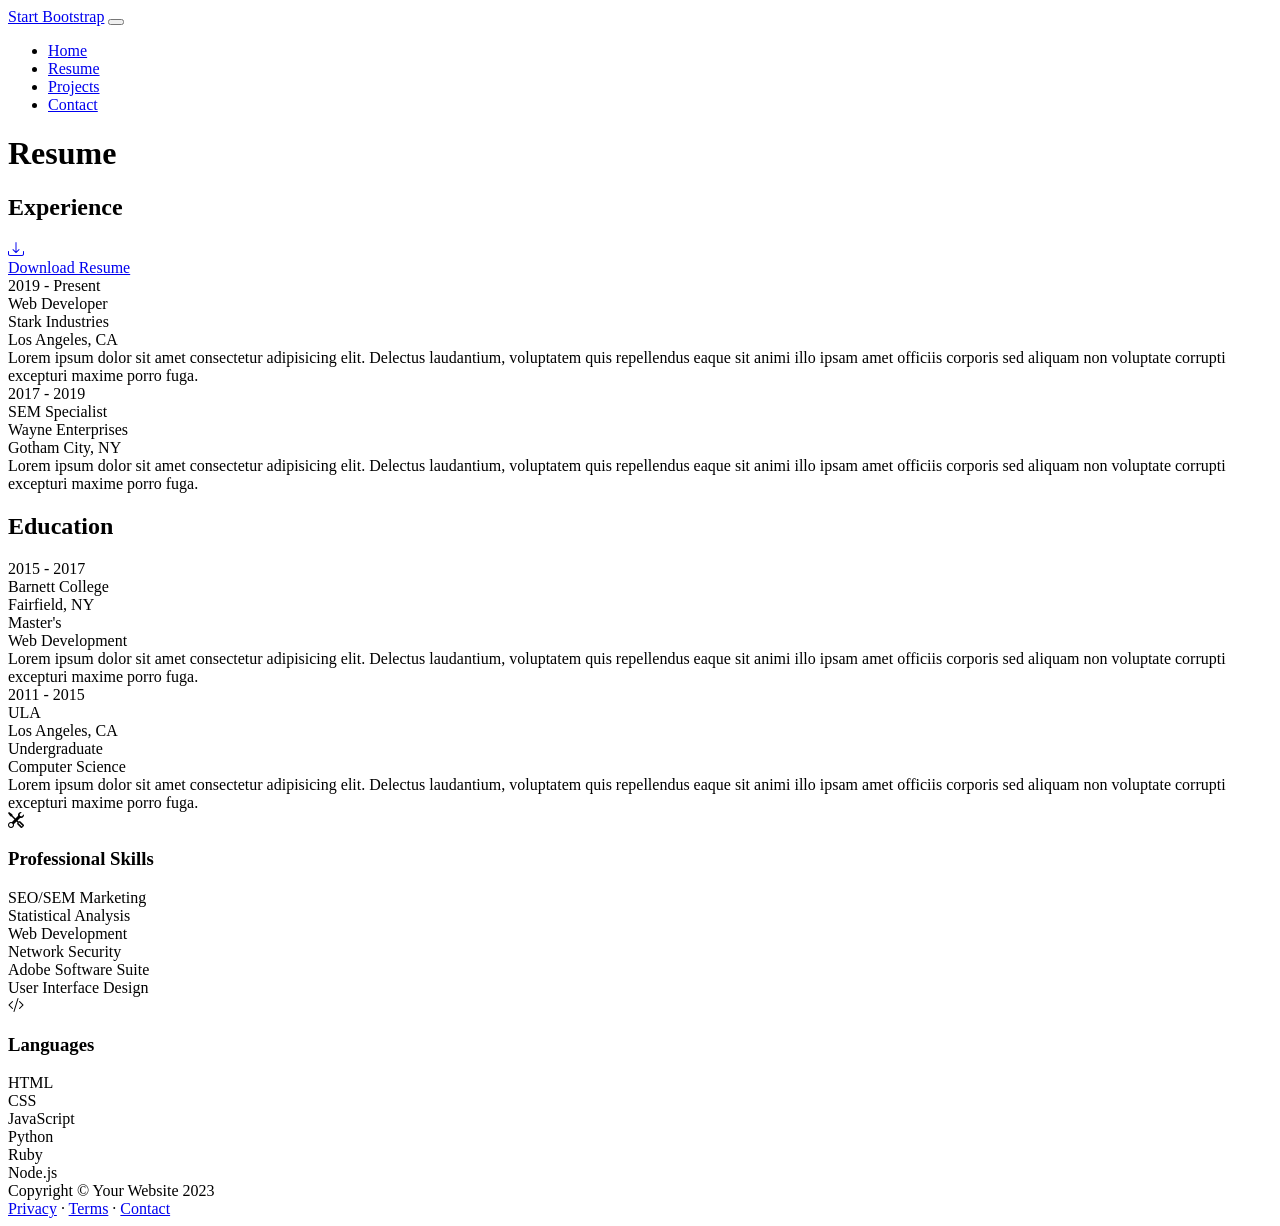
==== music.html @ 68d49f6f "Changed file names" ====
<!DOCTYPE html>
<html lang="en">
    <head>
        <meta charset="utf-8" />
        <meta name="viewport" content="width=device-width, initial-scale=1, shrink-to-fit=no" />
        <meta name="description" content="" />
        <meta name="author" content="" />
        <title>Personal - Start Bootstrap Template</title>
        <!-- Favicon-->
        <link rel="icon" type="image/x-icon" href="assets/favicon.ico" />
        <!-- Custom Google font-->
        <link rel="preconnect" href="https://fonts.googleapis.com" />
        <link rel="preconnect" href="https://fonts.gstatic.com" crossorigin />
        <link href="https://fonts.googleapis.com/css2?family=Plus+Jakarta+Sans:wght@100;200;300;400;500;600;700;800;900&amp;display=swap" rel="stylesheet" />
        <!-- Bootstrap icons-->
        <link href="https://cdn.jsdelivr.net/npm/bootstrap-icons@1.8.1/font/bootstrap-icons.css" rel="stylesheet" />
        <!-- Core theme CSS (includes Bootstrap)-->
        <link href="css/styles.css" rel="stylesheet" />
    </head>
    <body class="d-flex flex-column h-100 bg-light">
        <main class="flex-shrink-0">
            <!-- Navigation-->
            <nav class="navbar navbar-expand-lg navbar-light bg-white py-3">
                <div class="container px-5">
                    <a class="navbar-brand" href="index.html"><span class="fw-bolder text-primary">Start Bootstrap</span></a>
                    <button class="navbar-toggler" type="button" data-bs-toggle="collapse" data-bs-target="#navbarSupportedContent" aria-controls="navbarSupportedContent" aria-expanded="false" aria-label="Toggle navigation"><span class="navbar-toggler-icon"></span></button>
                    <div class="collapse navbar-collapse" id="navbarSupportedContent">
                        <ul class="navbar-nav ms-auto mb-2 mb-lg-0 small fw-bolder">
                            <li class="nav-item"><a class="nav-link" href="index.html">Home</a></li>
                            <li class="nav-item"><a class="nav-link" href="resume.html">Resume</a></li>
                            <li class="nav-item"><a class="nav-link" href="projects.html">Projects</a></li>
                            <li class="nav-item"><a class="nav-link" href="contact.html">Contact</a></li>
                        </ul>
                    </div>
                </div>
            </nav>
            <!-- Page Content-->
            <div class="container px-5 my-5">
                <div class="text-center mb-5">
                    <h1 class="display-5 fw-bolder mb-0"><span class="text-gradient d-inline">Resume</span></h1>
                </div>
                <div class="row gx-5 justify-content-center">
                    <div class="col-lg-11 col-xl-9 col-xxl-8">
                        <!-- Experience Section-->
                        <section>
                            <div class="d-flex align-items-center justify-content-between mb-4">
                                <h2 class="text-primary fw-bolder mb-0">Experience</h2>
                                <!-- Download resume button-->
                                <!-- Note: Set the link href target to a PDF file within your project-->
                                <a class="btn btn-primary px-4 py-3" href="#!">
                                    <div class="d-inline-block bi bi-download me-2"></div>
                                    Download Resume
                                </a>
                            </div>
                            <!-- Experience Card 1-->
                            <div class="card shadow border-0 rounded-4 mb-5">
                                <div class="card-body p-5">
                                    <div class="row align-items-center gx-5">
                                        <div class="col text-center text-lg-start mb-4 mb-lg-0">
                                            <div class="bg-light p-4 rounded-4">
                                                <div class="text-primary fw-bolder mb-2">2019 - Present</div>
                                                <div class="small fw-bolder">Web Developer</div>
                                                <div class="small text-muted">Stark Industries</div>
                                                <div class="small text-muted">Los Angeles, CA</div>
                                            </div>
                                        </div>
                                        <div class="col-lg-8"><div>Lorem ipsum dolor sit amet consectetur adipisicing elit. Delectus laudantium, voluptatem quis repellendus eaque sit animi illo ipsam amet officiis corporis sed aliquam non voluptate corrupti excepturi maxime porro fuga.</div></div>
                                    </div>
                                </div>
                            </div>
                            <!-- Experience Card 2-->
                            <div class="card shadow border-0 rounded-4 mb-5">
                                <div class="card-body p-5">
                                    <div class="row align-items-center gx-5">
                                        <div class="col text-center text-lg-start mb-4 mb-lg-0">
                                            <div class="bg-light p-4 rounded-4">
                                                <div class="text-primary fw-bolder mb-2">2017 - 2019</div>
                                                <div class="small fw-bolder">SEM Specialist</div>
                                                <div class="small text-muted">Wayne Enterprises</div>
                                                <div class="small text-muted">Gotham City, NY</div>
                                            </div>
                                        </div>
                                        <div class="col-lg-8"><div>Lorem ipsum dolor sit amet consectetur adipisicing elit. Delectus laudantium, voluptatem quis repellendus eaque sit animi illo ipsam amet officiis corporis sed aliquam non voluptate corrupti excepturi maxime porro fuga.</div></div>
                                    </div>
                                </div>
                            </div>
                        </section>
                        <!-- Education Section-->
                        <section>
                            <h2 class="text-secondary fw-bolder mb-4">Education</h2>
                            <!-- Education Card 1-->
                            <div class="card shadow border-0 rounded-4 mb-5">
                                <div class="card-body p-5">
                                    <div class="row align-items-center gx-5">
                                        <div class="col text-center text-lg-start mb-4 mb-lg-0">
                                            <div class="bg-light p-4 rounded-4">
                                                <div class="text-secondary fw-bolder mb-2">2015 - 2017</div>
                                                <div class="mb-2">
                                                    <div class="small fw-bolder">Barnett College</div>
                                                    <div class="small text-muted">Fairfield, NY</div>
                                                </div>
                                                <div class="fst-italic">
                                                    <div class="small text-muted">Master's</div>
                                                    <div class="small text-muted">Web Development</div>
                                                </div>
                                            </div>
                                        </div>
                                        <div class="col-lg-8"><div>Lorem ipsum dolor sit amet consectetur adipisicing elit. Delectus laudantium, voluptatem quis repellendus eaque sit animi illo ipsam amet officiis corporis sed aliquam non voluptate corrupti excepturi maxime porro fuga.</div></div>
                                    </div>
                                </div>
                            </div>
                            <!-- Education Card 2-->
                            <div class="card shadow border-0 rounded-4 mb-5">
                                <div class="card-body p-5">
                                    <div class="row align-items-center gx-5">
                                        <div class="col text-center text-lg-start mb-4 mb-lg-0">
                                            <div class="bg-light p-4 rounded-4">
                                                <div class="text-secondary fw-bolder mb-2">2011 - 2015</div>
                                                <div class="mb-2">
                                                    <div class="small fw-bolder">ULA</div>
                                                    <div class="small text-muted">Los Angeles, CA</div>
                                                </div>
                                                <div class="fst-italic">
                                                    <div class="small text-muted">Undergraduate</div>
                                                    <div class="small text-muted">Computer Science</div>
                                                </div>
                                            </div>
                                        </div>
                                        <div class="col-lg-8"><div>Lorem ipsum dolor sit amet consectetur adipisicing elit. Delectus laudantium, voluptatem quis repellendus eaque sit animi illo ipsam amet officiis corporis sed aliquam non voluptate corrupti excepturi maxime porro fuga.</div></div>
                                    </div>
                                </div>
                            </div>
                        </section>
                        <!-- Divider-->
                        <div class="pb-5"></div>
                        <!-- Skills Section-->
                        <section>
                            <!-- Skillset Card-->
                            <div class="card shadow border-0 rounded-4 mb-5">
                                <div class="card-body p-5">
                                    <!-- Professional skills list-->
                                    <div class="mb-5">
                                        <div class="d-flex align-items-center mb-4">
                                            <div class="feature bg-primary bg-gradient-primary-to-secondary text-white rounded-3 me-3"><i class="bi bi-tools"></i></div>
                                            <h3 class="fw-bolder mb-0"><span class="text-gradient d-inline">Professional Skills</span></h3>
                                        </div>
                                        <div class="row row-cols-1 row-cols-md-3 mb-4">
                                            <div class="col mb-4 mb-md-0"><div class="d-flex align-items-center bg-light rounded-4 p-3 h-100">SEO/SEM Marketing</div></div>
                                            <div class="col mb-4 mb-md-0"><div class="d-flex align-items-center bg-light rounded-4 p-3 h-100">Statistical Analysis</div></div>
                                            <div class="col"><div class="d-flex align-items-center bg-light rounded-4 p-3 h-100">Web Development</div></div>
                                        </div>
                                        <div class="row row-cols-1 row-cols-md-3">
                                            <div class="col mb-4 mb-md-0"><div class="d-flex align-items-center bg-light rounded-4 p-3 h-100">Network Security</div></div>
                                            <div class="col mb-4 mb-md-0"><div class="d-flex align-items-center bg-light rounded-4 p-3 h-100">Adobe Software Suite</div></div>
                                            <div class="col"><div class="d-flex align-items-center bg-light rounded-4 p-3 h-100">User Interface Design</div></div>
                                        </div>
                                    </div>
                                    <!-- Languages list-->
                                    <div class="mb-0">
                                        <div class="d-flex align-items-center mb-4">
                                            <div class="feature bg-primary bg-gradient-primary-to-secondary text-white rounded-3 me-3"><i class="bi bi-code-slash"></i></div>
                                            <h3 class="fw-bolder mb-0"><span class="text-gradient d-inline">Languages</span></h3>
                                        </div>
                                        <div class="row row-cols-1 row-cols-md-3 mb-4">
                                            <div class="col mb-4 mb-md-0"><div class="d-flex align-items-center bg-light rounded-4 p-3 h-100">HTML</div></div>
                                            <div class="col mb-4 mb-md-0"><div class="d-flex align-items-center bg-light rounded-4 p-3 h-100">CSS</div></div>
                                            <div class="col"><div class="d-flex align-items-center bg-light rounded-4 p-3 h-100">JavaScript</div></div>
                                        </div>
                                        <div class="row row-cols-1 row-cols-md-3">
                                            <div class="col mb-4 mb-md-0"><div class="d-flex align-items-center bg-light rounded-4 p-3 h-100">Python</div></div>
                                            <div class="col mb-4 mb-md-0"><div class="d-flex align-items-center bg-light rounded-4 p-3 h-100">Ruby</div></div>
                                            <div class="col"><div class="d-flex align-items-center bg-light rounded-4 p-3 h-100">Node.js</div></div>
                                        </div>
                                    </div>
                                </div>
                            </div>
                        </section>
                    </div>
                </div>
            </div>
        </main>
        <!-- Footer-->
        <footer class="bg-white py-4 mt-auto">
            <div class="container px-5">
                <div class="row align-items-center justify-content-between flex-column flex-sm-row">
                    <div class="col-auto"><div class="small m-0">Copyright &copy; Your Website 2023</div></div>
                    <div class="col-auto">
                        <a class="small" href="#!">Privacy</a>
                        <span class="mx-1">&middot;</span>
                        <a class="small" href="#!">Terms</a>
                        <span class="mx-1">&middot;</span>
                        <a class="small" href="#!">Contact</a>
                    </div>
                </div>
            </div>
        </footer>
        <!-- Bootstrap core JS-->
        <script src="https://cdn.jsdelivr.net/npm/bootstrap@5.2.3/dist/js/bootstrap.bundle.min.js"></script>
        <!-- Core theme JS-->
        <script src="js/scripts.js"></script>
    </body>
</html>
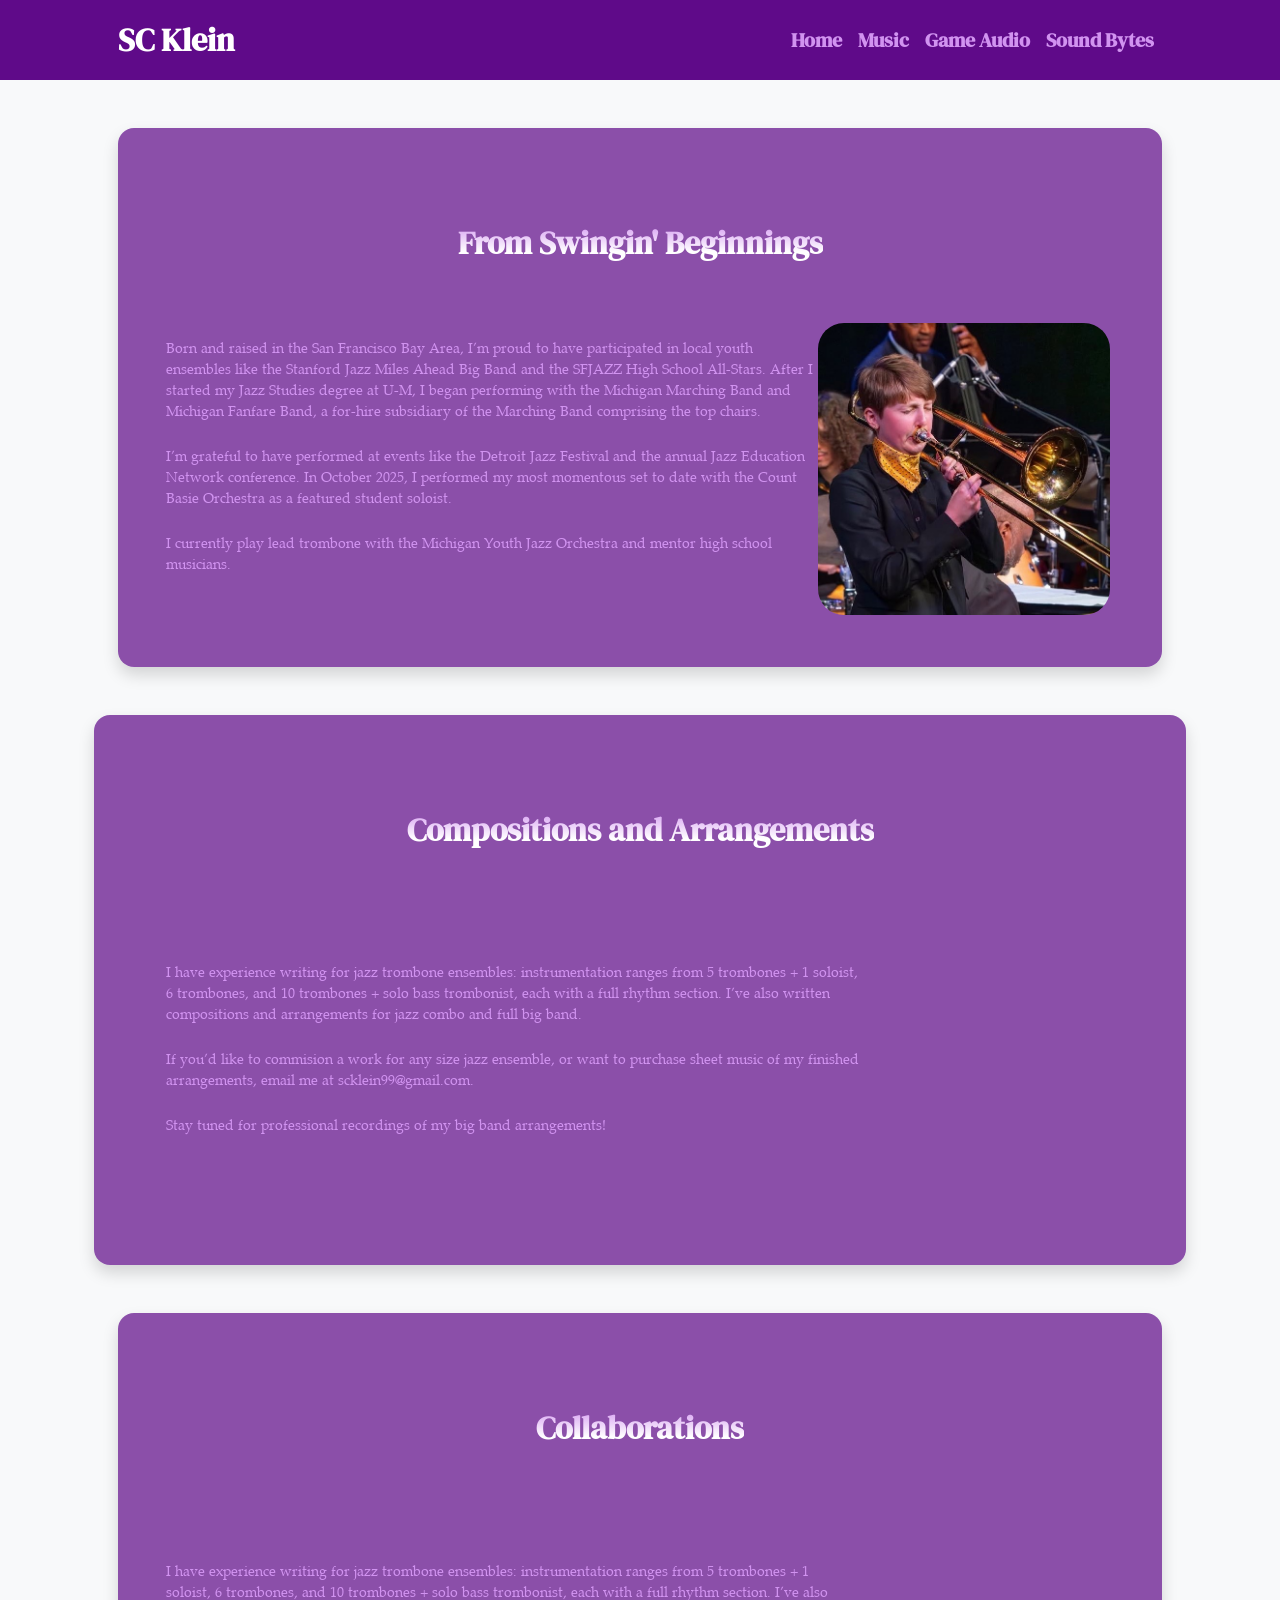
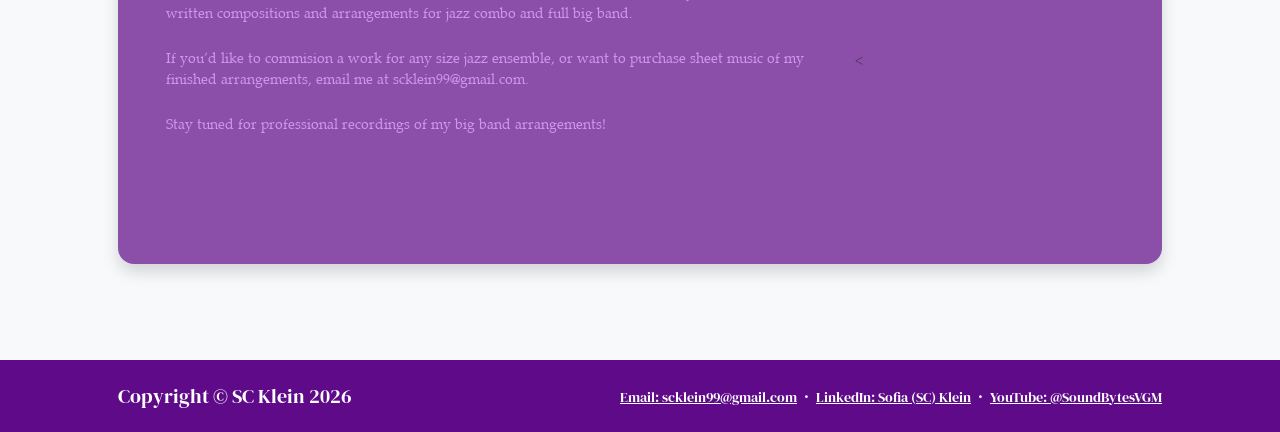
==== commit d046c0dc: "Updated music page" ====
--- a/music.html
+++ b/music.html
@@ -20,176 +20,112 @@
     <body class="d-flex flex-column h-100 bg-light">
         <main class="flex-shrink-0">
             <!-- Navigation-->
-            <nav class="navbar navbar-expand-lg navbar-light bg-white py-3">
+            <nav class="bg-purple navbar navbar-expand-lg navbar-light py-3">
                 <div class="container px-5">
-                    <a class="navbar-brand" href="index.html"><span class="fw-bolder text-primary">Start Bootstrap</span></a>
+                    <a class="navbar-brand" href="index.html"><span class="fw-bolder h2 text-primary">SC Klein</span></a>
                     <button class="navbar-toggler" type="button" data-bs-toggle="collapse" data-bs-target="#navbarSupportedContent" aria-controls="navbarSupportedContent" aria-expanded="false" aria-label="Toggle navigation"><span class="navbar-toggler-icon"></span></button>
                     <div class="collapse navbar-collapse" id="navbarSupportedContent">
-                        <ul class="navbar-nav ms-auto mb-2 mb-lg-0 small fw-bolder">
+                        <ul class="navbar-nav ms-auto mb-2 mb-lg-0 h5 fw-bolder">
                             <li class="nav-item"><a class="nav-link" href="index.html">Home</a></li>
-                            <li class="nav-item"><a class="nav-link" href="resume.html">Resume</a></li>
-                            <li class="nav-item"><a class="nav-link" href="projects.html">Projects</a></li>
-                            <li class="nav-item"><a class="nav-link" href="contact.html">Contact</a></li>
+                            <li class="nav-item"><a class="nav-link" href="music.html">Music</a></li>
+                            <li class="nav-item"><a class="nav-link" href="game_audio.html">Game Audio</a></li>
+                            <li class="nav-item"><a class="nav-link" href="sound_bytes.html">Sound Bytes</a></li>
                         </ul>
                     </div>
                 </div>
             </nav>
             <!-- Page Content-->
-            <div class="container px-5 my-5">
-                <div class="text-center mb-5">
-                    <h1 class="display-5 fw-bolder mb-0"><span class="text-gradient d-inline">Resume</span></h1>
-                </div>
-                <div class="row gx-5 justify-content-center">
-                    <div class="col-lg-11 col-xl-9 col-xxl-8">
-                        <!-- Experience Section-->
-                        <section>
-                            <div class="d-flex align-items-center justify-content-between mb-4">
-                                <h2 class="text-primary fw-bolder mb-0">Experience</h2>
-                                <!-- Download resume button-->
-                                <!-- Note: Set the link href target to a PDF file within your project-->
-                                <a class="btn btn-primary px-4 py-3" href="#!">
-                                    <div class="d-inline-block bi bi-download me-2"></div>
-                                    Download Resume
-                                </a>
-                            </div>
-                            <!-- Experience Card 1-->
+            <section class="bg-light py-5">
+                <div class="container px-5">
+                    <div class="row gx-5 justify-content-center">
+                        <div class="col-xxl-8">
+                            <!-- General-->
                             <div class="card shadow border-0 rounded-4 mb-5">
                                 <div class="card-body p-5">
                                     <div class="row align-items-center gx-5">
-                                        <div class="col text-center text-lg-start mb-4 mb-lg-0">
-                                            <div class="bg-light p-4 rounded-4">
-                                                <div class="text-primary fw-bolder mb-2">2019 - Present</div>
-                                                <div class="small fw-bolder">Web Developer</div>
-                                                <div class="small text-muted">Stark Industries</div>
-                                                <div class="small text-muted">Los Angeles, CA</div>
+                                        <div class="text-center my-5">
+                                            <h2 class="h2 fw-bolder"><span class="text-gradient d-inline">From Swingin' Beginnings</span></h2>
+                                        </div>
+                                        <div class="d-flex align-items-center gx-5">
+                                            <div class="text-left">
+                                                <p class="text-light-purple text-palatino small fw-light mb-4 justify-content-left">Born and raised in the San Francisco Bay Area, I’m proud to have participated in local youth ensembles like the Stanford Jazz Miles Ahead Big Band and the SFJAZZ High School All-Stars. After I started my Jazz Studies degree at U-M, I began performing with the Michigan Marching Band and Michigan Fanfare Band, a for-hire subsidiary of the Marching Band comprising the top chairs.</p>
+                                                <p class="text-light-purple text-palatino small fw-light mb-4 justify-content-left">I’m grateful to have performed at events like the Detroit Jazz Festival and the annual Jazz Education Network conference. In October 2025, I performed my most momentous set to date with the Count Basie Orchestra as a featured student soloist.</p>
+                                                <p class="text-light-purple text-palatino small fw-light mb-4 justify-content-left">I currently play lead trombone with the Michigan Youth Jazz Orchestra and mentor high school musicians.</p>
                                             </div>
+                                            <img class="img-square" src="assets\sc-basie-concert.jpg" alt="..." />
                                         </div>
-                                        <div class="col-lg-8"><div>Lorem ipsum dolor sit amet consectetur adipisicing elit. Delectus laudantium, voluptatem quis repellendus eaque sit animi illo ipsam amet officiis corporis sed aliquam non voluptate corrupti excepturi maxime porro fuga.</div></div>
-                                    </div>
-                                </div>
-                            </div>
-                            <!-- Experience Card 2-->
-                            <div class="card shadow border-0 rounded-4 mb-5">
-                                <div class="card-body p-5">
-                                    <div class="row align-items-center gx-5">
-                                        <div class="col text-center text-lg-start mb-4 mb-lg-0">
-                                            <div class="bg-light p-4 rounded-4">
-                                                <div class="text-primary fw-bolder mb-2">2017 - 2019</div>
-                                                <div class="small fw-bolder">SEM Specialist</div>
-                                                <div class="small text-muted">Wayne Enterprises</div>
-                                                <div class="small text-muted">Gotham City, NY</div>
-                                            </div>
-                                        </div>
-                                        <div class="col-lg-8"><div>Lorem ipsum dolor sit amet consectetur adipisicing elit. Delectus laudantium, voluptatem quis repellendus eaque sit animi illo ipsam amet officiis corporis sed aliquam non voluptate corrupti excepturi maxime porro fuga.</div></div>
-                                    </div>
-                                </div>
-                            </div>
-                        </section>
-                        <!-- Education Section-->
-                        <section>
-                            <h2 class="text-secondary fw-bolder mb-4">Education</h2>
-                            <!-- Education Card 1-->
-                            <div class="card shadow border-0 rounded-4 mb-5">
-                                <div class="card-body p-5">
-                                    <div class="row align-items-center gx-5">
-                                        <div class="col text-center text-lg-start mb-4 mb-lg-0">
-                                            <div class="bg-light p-4 rounded-4">
-                                                <div class="text-secondary fw-bolder mb-2">2015 - 2017</div>
-                                                <div class="mb-2">
-                                                    <div class="small fw-bolder">Barnett College</div>
-                                                    <div class="small text-muted">Fairfield, NY</div>
-                                                </div>
-                                                <div class="fst-italic">
-                                                    <div class="small text-muted">Master's</div>
-                                                    <div class="small text-muted">Web Development</div>
-                                                </div>
-                                            </div>
-                                        </div>
-                                        <div class="col-lg-8"><div>Lorem ipsum dolor sit amet consectetur adipisicing elit. Delectus laudantium, voluptatem quis repellendus eaque sit animi illo ipsam amet officiis corporis sed aliquam non voluptate corrupti excepturi maxime porro fuga.</div></div>
-                                    </div>
-                                </div>
-                            </div>
-                            <!-- Education Card 2-->
-                            <div class="card shadow border-0 rounded-4 mb-5">
-                                <div class="card-body p-5">
-                                    <div class="row align-items-center gx-5">
-                                        <div class="col text-center text-lg-start mb-4 mb-lg-0">
-                                            <div class="bg-light p-4 rounded-4">
-                                                <div class="text-secondary fw-bolder mb-2">2011 - 2015</div>
-                                                <div class="mb-2">
-                                                    <div class="small fw-bolder">ULA</div>
-                                                    <div class="small text-muted">Los Angeles, CA</div>
-                                                </div>
-                                                <div class="fst-italic">
-                                                    <div class="small text-muted">Undergraduate</div>
-                                                    <div class="small text-muted">Computer Science</div>
-                                                </div>
-                                            </div>
-                                        </div>
-                                        <div class="col-lg-8"><div>Lorem ipsum dolor sit amet consectetur adipisicing elit. Delectus laudantium, voluptatem quis repellendus eaque sit animi illo ipsam amet officiis corporis sed aliquam non voluptate corrupti excepturi maxime porro fuga.</div></div>
-                                    </div>
-                                </div>
-                            </div>
-                        </section>
-                        <!-- Divider-->
-                        <div class="pb-5"></div>
-                        <!-- Skills Section-->
-                        <section>
-                            <!-- Skillset Card-->
-                            <div class="card shadow border-0 rounded-4 mb-5">
-                                <div class="card-body p-5">
-                                    <!-- Professional skills list-->
-                                    <div class="mb-5">
-                                        <div class="d-flex align-items-center mb-4">
-                                            <div class="feature bg-primary bg-gradient-primary-to-secondary text-white rounded-3 me-3"><i class="bi bi-tools"></i></div>
-                                            <h3 class="fw-bolder mb-0"><span class="text-gradient d-inline">Professional Skills</span></h3>
-                                        </div>
-                                        <div class="row row-cols-1 row-cols-md-3 mb-4">
-                                            <div class="col mb-4 mb-md-0"><div class="d-flex align-items-center bg-light rounded-4 p-3 h-100">SEO/SEM Marketing</div></div>
-                                            <div class="col mb-4 mb-md-0"><div class="d-flex align-items-center bg-light rounded-4 p-3 h-100">Statistical Analysis</div></div>
-                                            <div class="col"><div class="d-flex align-items-center bg-light rounded-4 p-3 h-100">Web Development</div></div>
-                                        </div>
-                                        <div class="row row-cols-1 row-cols-md-3">
-                                            <div class="col mb-4 mb-md-0"><div class="d-flex align-items-center bg-light rounded-4 p-3 h-100">Network Security</div></div>
-                                            <div class="col mb-4 mb-md-0"><div class="d-flex align-items-center bg-light rounded-4 p-3 h-100">Adobe Software Suite</div></div>
-                                            <div class="col"><div class="d-flex align-items-center bg-light rounded-4 p-3 h-100">User Interface Design</div></div>
-                                        </div>
-                                    </div>
-                                    <!-- Languages list-->
-                                    <div class="mb-0">
-                                        <div class="d-flex align-items-center mb-4">
-                                            <div class="feature bg-primary bg-gradient-primary-to-secondary text-white rounded-3 me-3"><i class="bi bi-code-slash"></i></div>
-                                            <h3 class="fw-bolder mb-0"><span class="text-gradient d-inline">Languages</span></h3>
-                                        </div>
-                                        <div class="row row-cols-1 row-cols-md-3 mb-4">
-                                            <div class="col mb-4 mb-md-0"><div class="d-flex align-items-center bg-light rounded-4 p-3 h-100">HTML</div></div>
-                                            <div class="col mb-4 mb-md-0"><div class="d-flex align-items-center bg-light rounded-4 p-3 h-100">CSS</div></div>
-                                            <div class="col"><div class="d-flex align-items-center bg-light rounded-4 p-3 h-100">JavaScript</div></div>
-                                        </div>
-                                        <div class="row row-cols-1 row-cols-md-3">
-                                            <div class="col mb-4 mb-md-0"><div class="d-flex align-items-center bg-light rounded-4 p-3 h-100">Python</div></div>
-                                            <div class="col mb-4 mb-md-0"><div class="d-flex align-items-center bg-light rounded-4 p-3 h-100">Ruby</div></div>
-                                            <div class="col"><div class="d-flex align-items-center bg-light rounded-4 p-3 h-100">Node.js</div></div>
                                         </div>
                                     </div>
                                 </div>
                             </div>
-                        </section>
+                            <!-- Works-->
+                            <div class="card shadow border-0 rounded-4 mb-5">
+                                <div class="card-body p-5">
+                                    <div class="row align-items-center gx-5">
+                                        <div class="text-center my-5">
+                                            <h2 class="h2 fw-bolder"><span class="text-gradient d-inline">Compositions and Arrangements</span></h2>
+                                        </div>
+                                        <div class="d-flex align-items-center gx-5">
+                                            <div class="text-left">
+                                                <p class="text-light-purple text-palatino small fw-light mb-4 justify-content-left">I have experience writing for jazz trombone ensembles: instrumentation ranges from 5 trombones + 1 soloist, 6 trombones, and 10 trombones + solo bass trombonist, each with a full rhythm section. I’ve also written compositions and arrangements for jazz combo and full big band.</p>
+                                                <p class="text-light-purple text-palatino small fw-light mb-4 justify-content-left">If you’d like to commision a work for any size jazz ensemble, or want to purchase sheet music of my finished arrangements, email me at scklein99@gmail.com.</p>
+                                                <p class="text-light-purple text-palatino small fw-light mb-4 justify-content-left">Stay tuned for professional recordings of my big band arrangements!</p>
+                                            </div>
+                                            <div class="col">
+                                                <iframe width="250" height="150" border-radius="10%"
+                                                    src="https://www.youtube.com/watch?v=nn1tUbAFC80&list=PLRgQf48DdSwHbZnQiZZB1SO6UDsEw8VaE&index=3">
+                                                </iframe>
+                                                <iframe width="250" height="150" border-radius="10%"
+                                                    src="https://www.youtube.com/watch?v=LYPzRPD0Bzk">
+                                                </iframe>
+                                            </div>
+                                        </div>
+                                        </div>
+                                    </div>
+                                </div>
+                            </div>
+                            <!-- Collaborations-->
+                            <div class="card shadow border-0 rounded-4 mb-5">
+                                <div class="card-body p-5">
+                                    <div class="row align-items-center gx-5">
+                                        <div class="text-center my-5">
+                                            <h2 class="h2 fw-bolder"><span class="text-gradient d-inline">Collaborations</span></h2>
+                                        </div>
+                                        <div class="d-flex align-items-center gx-5">
+                                            <div class="text-left">
+                                                <p class="text-light-purple text-palatino small fw-light mb-4 justify-content-left">I have experience writing for jazz trombone ensembles: instrumentation ranges from 5 trombones + 1 soloist, 6 trombones, and 10 trombones + solo bass trombonist, each with a full rhythm section. I’ve also written compositions and arrangements for jazz combo and full big band.</p>
+                                                <p class="text-light-purple text-palatino small fw-light mb-4 justify-content-left">If you’d like to commision a work for any size jazz ensemble, or want to purchase sheet music of my finished arrangements, email me at scklein99@gmail.com.</p>
+                                                <p class="text-light-purple text-palatino small fw-light mb-4 justify-content-left">Stay tuned for professional recordings of my big band arrangements!</p>
+                                            </div>
+                                            <<div class="col">
+                                                <iframe width="250" height="150" border-radius="10%"
+                                                    src="https://www.youtube.com/watch?v=cN5Cvkhmor4">
+                                                </iframe>
+                                                <iframe width="250" height="150" border-radius="10%"
+                                                    src="https://www.youtube.com/watch?v=EYZ6Fwmeou4">
+                                                </iframe>
+                                            </div>
+                                        </div>
+                                        </div>
+                                    </div>
+                                </div>
+                            </div>
+                        </div>
                     </div>
                 </div>
-            </div>
-        </main>
+            </section>
         <!-- Footer-->
-        <footer class="bg-white py-4 mt-auto">
+        <!-- Footer-->
+        <footer class="bg-purple py-4 mt-auto">
             <div class="container px-5">
                 <div class="row align-items-center justify-content-between flex-column flex-sm-row">
-                    <div class="col-auto"><div class="small m-0">Copyright &copy; Your Website 2023</div></div>
+                    <div class="col-auto"><div class="h5 m-0 text-white">Copyright &copy; SC Klein 2026</div></div>
                     <div class="col-auto">
-                        <a class="small" href="#!">Privacy</a>
-                        <span class="mx-1">&middot;</span>
-                        <a class="small" href="#!">Terms</a>
-                        <span class="mx-1">&middot;</span>
-                        <a class="small" href="#!">Contact</a>
+                        <a class="small text-white" href="#!">Email: scklein99@gmail.com</a>
+                        <span class="mx-1 text-white">&middot;</span>
+                        <a class="small text-white" href="https://www.linkedin.com/in/sofia-klein-52a618322/" target="_blank" rel="noopener noreferrer">LinkedIn: Sofia (SC) Klein</a>
+                        <span class="mx-1 text-white">&middot;</span>
+                        <a class="small text-white" href="https://www.youtube.com/@SoundBytesVGM" target="_blank" rel="noopener noreferrer">YouTube: @SoundBytesVGM</a>
                     </div>
                 </div>
             </div>
